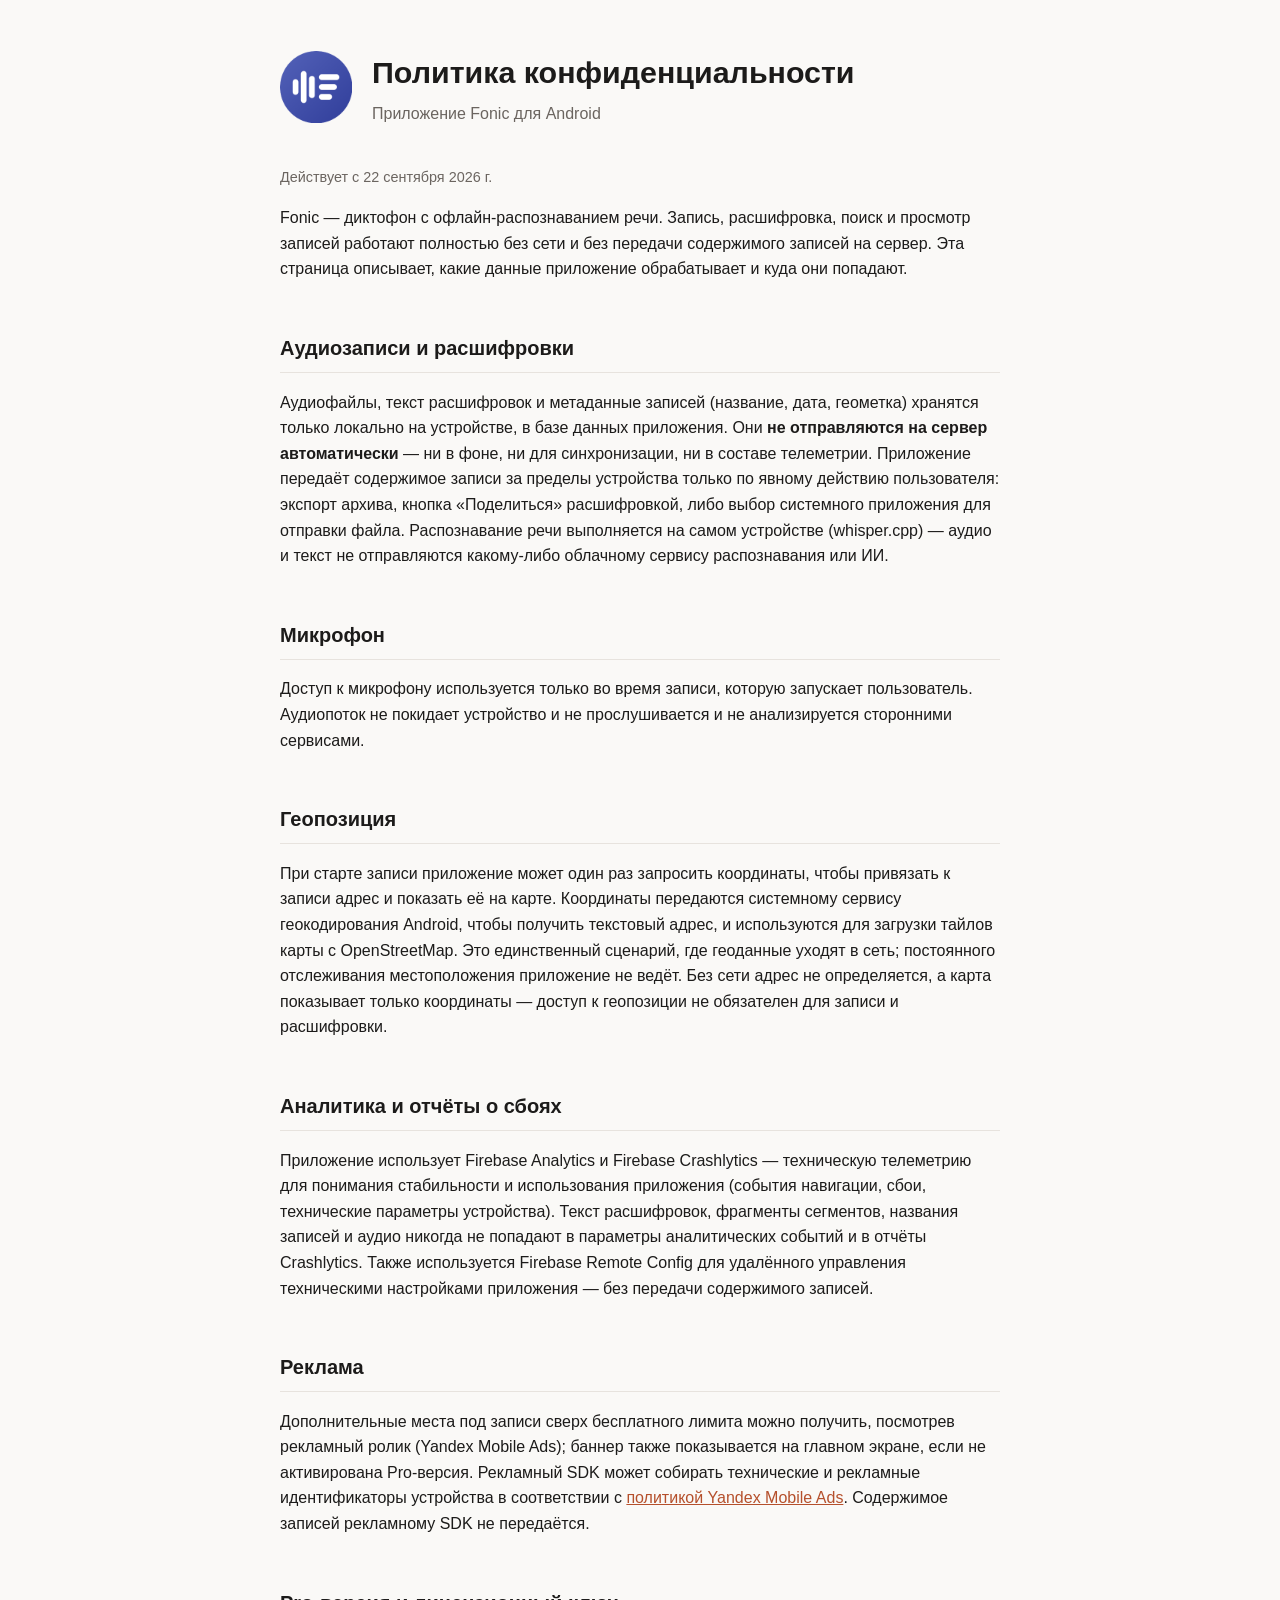
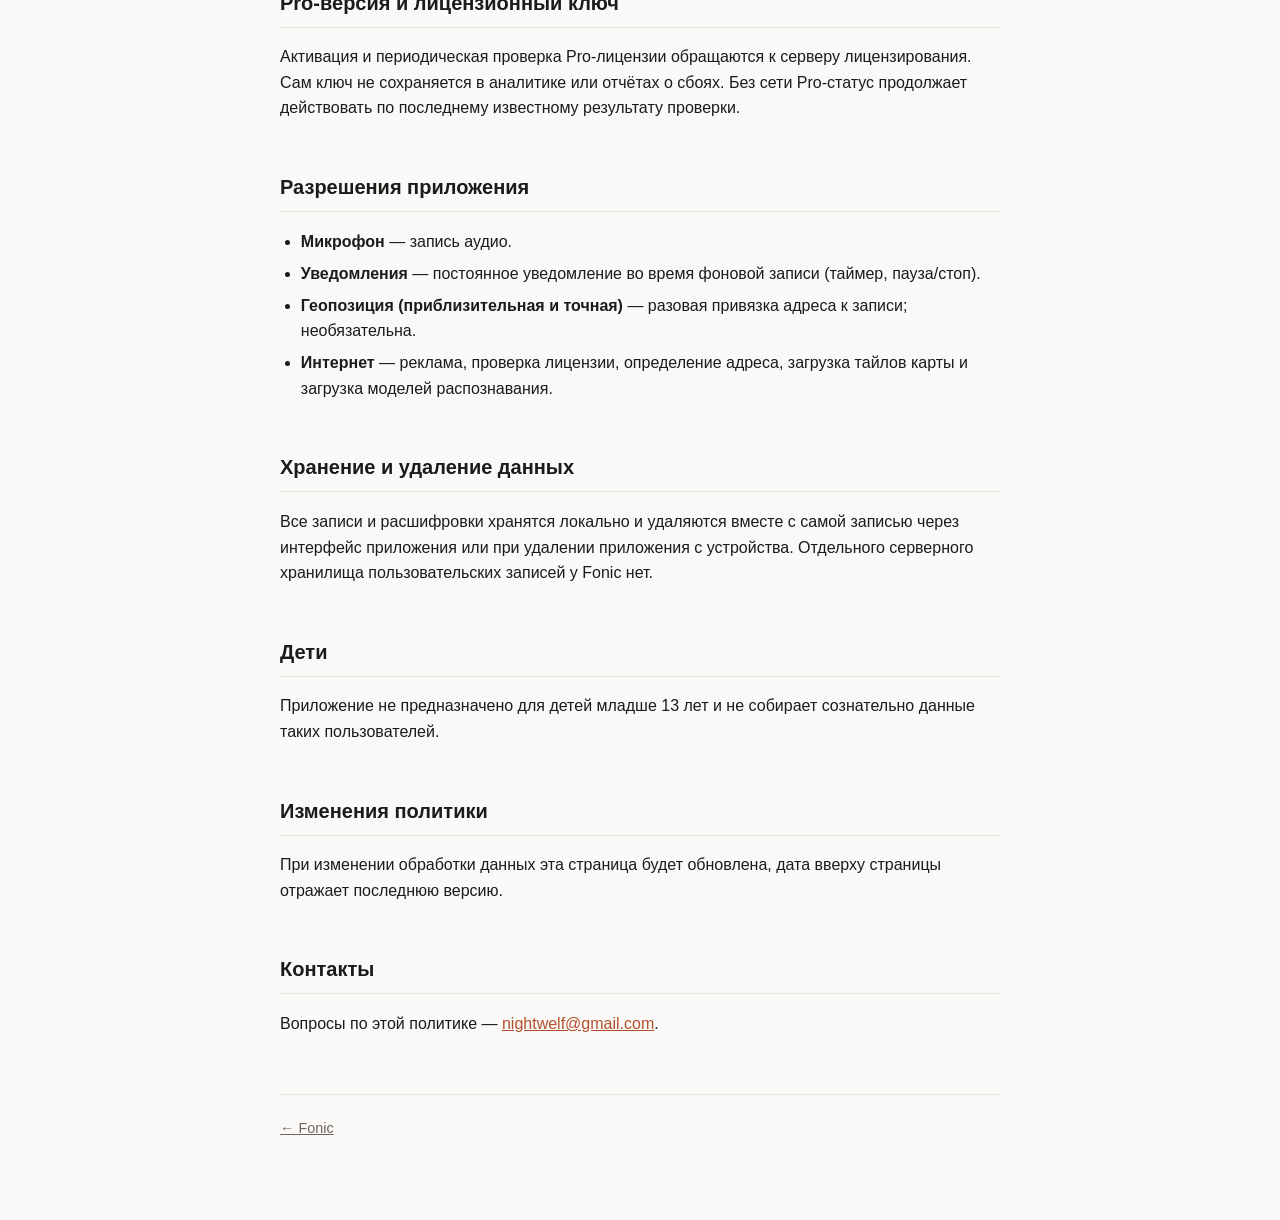
==== privacy.html @ 1643a0ec "init" ====
<!doctype html>
<html lang="ru">
<head>
<meta charset="utf-8">
<meta name="viewport" content="width=device-width, initial-scale=1">
<title>Политика конфиденциальности — Fonic</title>
<meta name="description" content="Политика конфиденциальности приложения Fonic для Android.">
<link rel="icon" href="assets/icon.png">
<link rel="stylesheet" href="style.css">
</head>
<body>
<div class="wrap">

<header class="hero">
  <img src="assets/icon.png" alt="Иконка Fonic">
  <div>
    <h1>Политика конфиденциальности</h1>
    <p>Приложение Fonic для Android</p>
  </div>
</header>

<p class="updated">Действует с 22 сентября 2026 г.</p>

<p>
  Fonic — диктофон с офлайн-распознаванием речи. Запись, расшифровка,
  поиск и просмотр записей работают полностью без сети и без передачи
  содержимого записей на сервер. Эта страница описывает, какие данные
  приложение обрабатывает и куда они попадают.
</p>

<h2>Аудиозаписи и расшифровки</h2>
<p>
  Аудиофайлы, текст расшифровок и метаданные записей (название, дата,
  геометка) хранятся только локально на устройстве, в базе данных
  приложения. Они <strong>не отправляются на сервер автоматически</strong> —
  ни в фоне, ни для синхронизации, ни в составе телеметрии. Приложение
  передаёт содержимое записи за пределы устройства только по явному
  действию пользователя: экспорт архива, кнопка «Поделиться»
  расшифровкой, либо выбор системного приложения для отправки файла.
  Распознавание речи выполняется на самом устройстве (whisper.cpp) —
  аудио и текст не отправляются какому-либо облачному сервису
  распознавания или ИИ.
</p>

<h2>Микрофон</h2>
<p>
  Доступ к микрофону используется только во время записи, которую
  запускает пользователь. Аудиопоток не покидает устройство и не
  прослушивается и не анализируется сторонними сервисами.
</p>

<h2>Геопозиция</h2>
<p>
  При старте записи приложение может один раз запросить координаты, чтобы
  привязать к записи адрес и показать её на карте. Координаты
  передаются системному сервису геокодирования Android, чтобы получить
  текстовый адрес, и используются для загрузки тайлов карты с
  OpenStreetMap. Это единственный сценарий, где геоданные уходят в сеть;
  постоянного отслеживания местоположения приложение не ведёт. Без сети
  адрес не определяется, а карта показывает только координаты —
  доступ к геопозиции не обязателен для записи и расшифровки.
</p>

<h2>Аналитика и отчёты о сбоях</h2>
<p>
  Приложение использует Firebase Analytics и Firebase Crashlytics —
  техническую телеметрию для понимания стабильности и использования
  приложения (события навигации, сбои, технические параметры
  устройства). Текст расшифровок, фрагменты сегментов, названия записей
  и аудио никогда не попадают в параметры аналитических событий и в
  отчёты Crashlytics. Также используется Firebase Remote Config для
  удалённого управления техническими настройками приложения — без
  передачи содержимого записей.
</p>

<h2>Реклама</h2>
<p>
  Дополнительные места под записи сверх бесплатного лимита можно
  получить, посмотрев рекламный ролик (Yandex Mobile Ads); баннер также
  показывается на главном экране, если не активирована Pro-версия.
  Рекламный SDK может собирать технические и рекламные идентификаторы
  устройства в соответствии с
  <a href="https://yandex.ru/legal/mobileads_sdk_agreement/" target="_blank" rel="noopener">политикой Yandex Mobile Ads</a>.
  Содержимое записей рекламному SDK не передаётся.
</p>

<h2>Pro-версия и лицензионный ключ</h2>
<p>
  Активация и периодическая проверка Pro-лицензии обращаются к серверу
  лицензирования. Сам ключ не сохраняется в аналитике или отчётах о
  сбоях. Без сети Pro-статус продолжает действовать по последнему
  известному результату проверки.
</p>

<h2>Разрешения приложения</h2>
<ul>
  <li><strong>Микрофон</strong> — запись аудио.</li>
  <li><strong>Уведомления</strong> — постоянное уведомление во время фоновой записи (таймер, пауза/стоп).</li>
  <li><strong>Геопозиция (приблизительная и точная)</strong> — разовая привязка адреса к записи; необязательна.</li>
  <li><strong>Интернет</strong> — реклама, проверка лицензии, определение адреса, загрузка тайлов карты и загрузка моделей распознавания.</li>
</ul>

<h2>Хранение и удаление данных</h2>
<p>
  Все записи и расшифровки хранятся локально и удаляются вместе с самой
  записью через интерфейс приложения или при удалении приложения с
  устройства. Отдельного серверного хранилища пользовательских записей у
  Fonic нет.
</p>

<h2>Дети</h2>
<p>
  Приложение не предназначено для детей младше 13 лет и не собирает
  сознательно данные таких пользователей.
</p>

<h2>Изменения политики</h2>
<p>
  При изменении обработки данных эта страница будет обновлена, дата
  вверху страницы отражает последнюю версию.
</p>

<h2>Контакты</h2>
<p>
  Вопросы по этой политике — <a href="mailto:nightwelf@gmail.com">nightwelf@gmail.com</a>.
</p>

<footer>
  <a href="index.html">← Fonic</a>
</footer>

</div>
</body>
</html>
---- style.css ----
:root {
  --bg: #faf9f7;
  --fg: #1c1b1a;
  --muted: #6b6560;
  --card: #ffffff;
  --border: #e7e3de;
  --accent: #b5502c;
}

@media (prefers-color-scheme: dark) {
  :root {
    --bg: #171615;
    --fg: #f1efec;
    --muted: #a49d95;
    --card: #201f1d;
    --border: #322f2c;
    --accent: #e07a4f;
  }
}

* { box-sizing: border-box; }

body {
  margin: 0;
  background: var(--bg);
  color: var(--fg);
  font-family: -apple-system, BlinkMacSystemFont, "Segoe UI", Roboto, Helvetica, Arial, sans-serif;
  line-height: 1.6;
}

.wrap {
  max-width: 760px;
  margin: 0 auto;
  padding: 48px 20px 80px;
}

header.hero {
  display: flex;
  align-items: center;
  gap: 20px;
  margin-bottom: 40px;
}

header.hero img {
  width: 72px;
  height: 72px;
  border-radius: 18px;
  flex-shrink: 0;
}

header.hero h1 {
  margin: 0 0 4px;
  font-size: 1.9rem;
}

header.hero p {
  margin: 0;
  color: var(--muted);
}

h2 {
  font-size: 1.25rem;
  margin-top: 2.5em;
  border-bottom: 1px solid var(--border);
  padding-bottom: 0.4em;
}

h3 {
  font-size: 1.05rem;
  margin-top: 1.6em;
}

a { color: var(--accent); }

ul { padding-left: 1.3em; }

li { margin-bottom: 0.4em; }

.card {
  background: var(--card);
  border: 1px solid var(--border);
  border-radius: 12px;
  padding: 20px 24px;
  margin-top: 1.5em;
}

footer {
  margin-top: 4em;
  padding-top: 1.5em;
  border-top: 1px solid var(--border);
  color: var(--muted);
  font-size: 0.9rem;
}

footer a { color: var(--muted); }

.badge {
  display: inline-block;
  font-size: 0.78rem;
  color: var(--muted);
  border: 1px solid var(--border);
  border-radius: 999px;
  padding: 2px 10px;
  margin: 0 6px 6px 0;
}

.updated {
  color: var(--muted);
  font-size: 0.9rem;
}
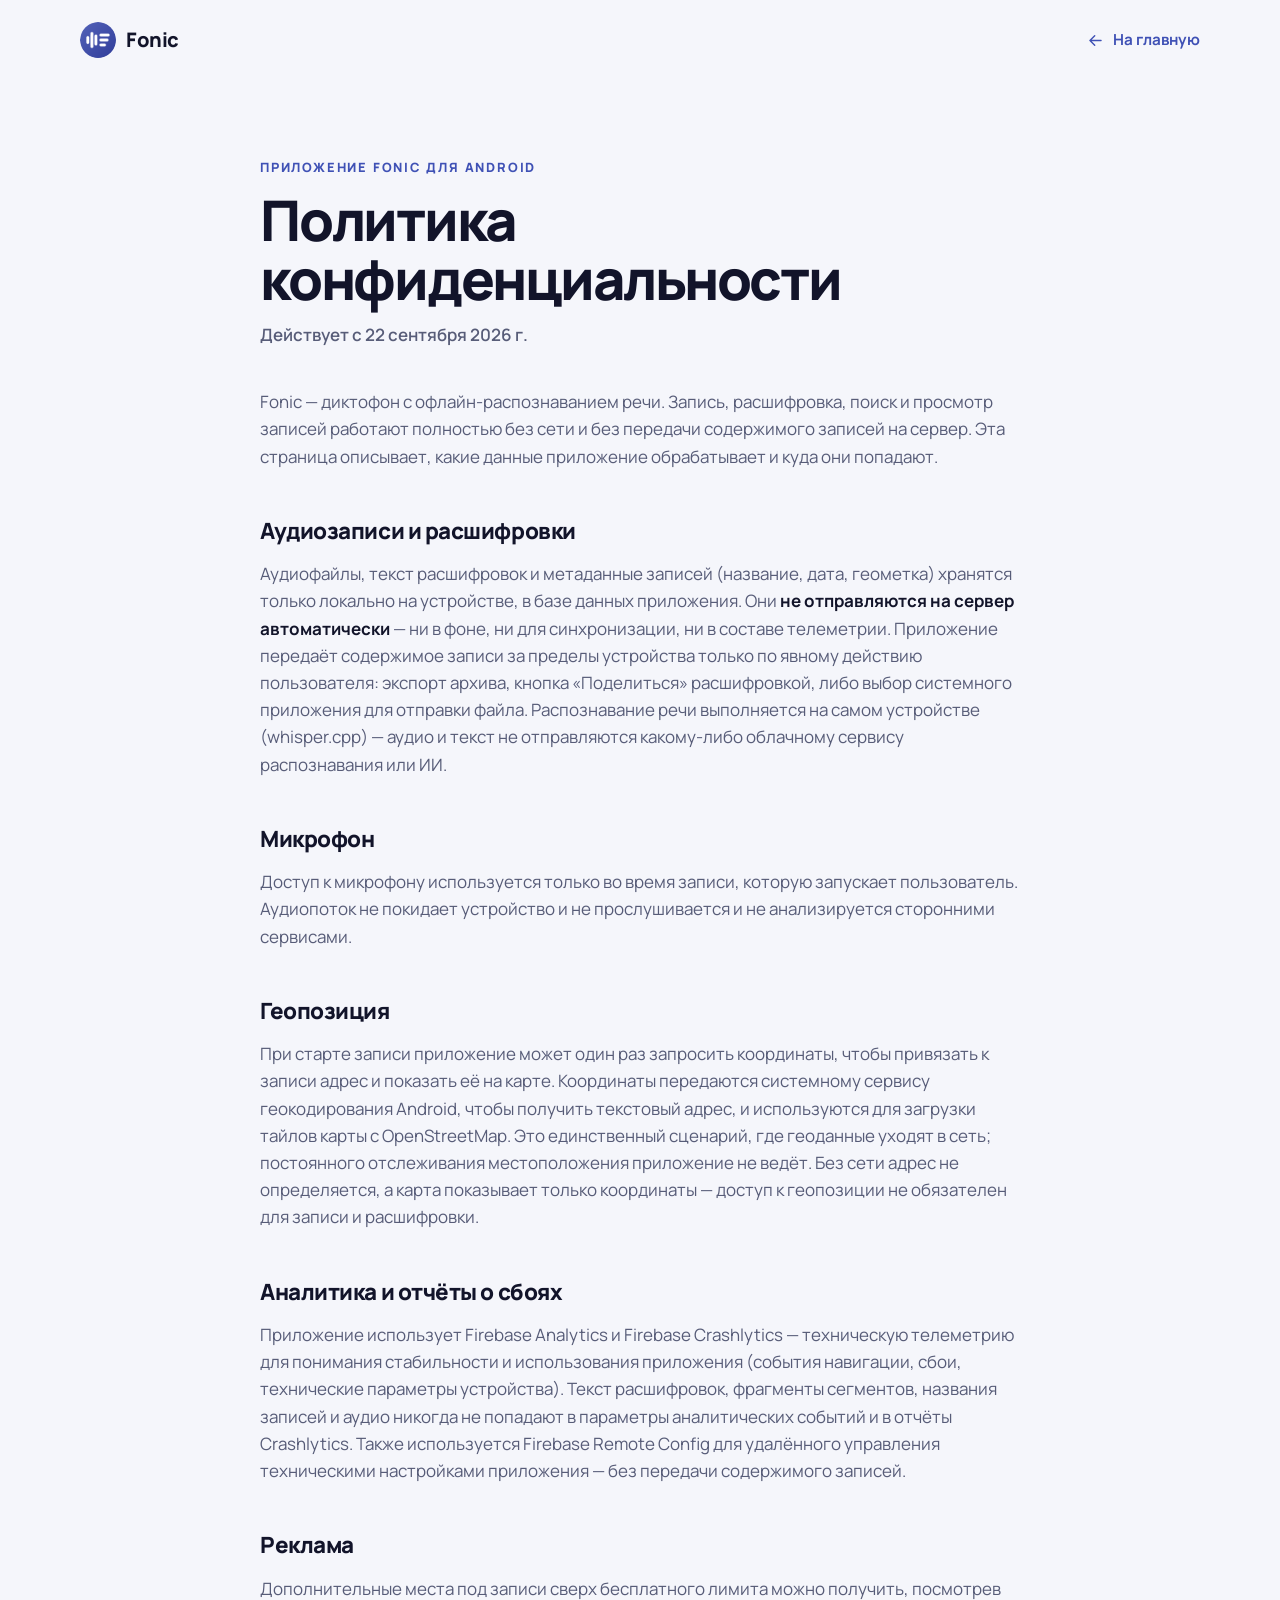
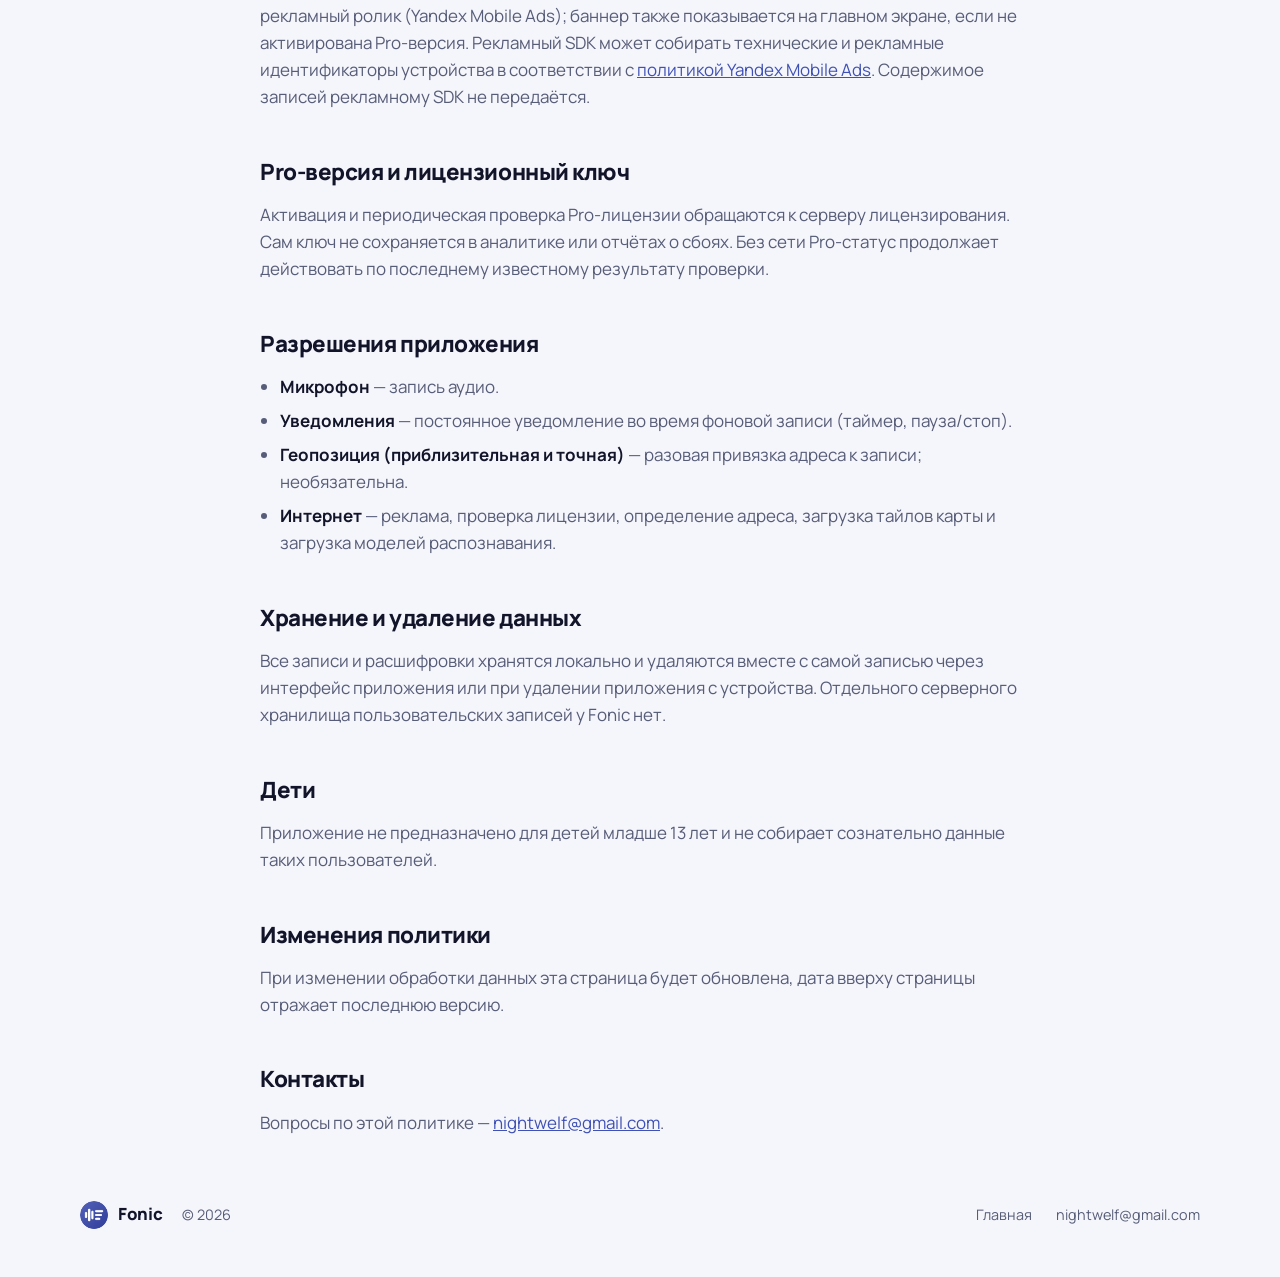
==== commit f7068553: "design update" ====
--- a/privacy.html
+++ b/privacy.html
@@ -6,19 +6,24 @@
 <title>Политика конфиденциальности — Fonic</title>
 <meta name="description" content="Политика конфиденциальности приложения Fonic для Android.">
 <link rel="icon" href="assets/icon.png">
+<meta name="theme-color" content="#3f51b5">
 <link rel="stylesheet" href="style.css">
 </head>
 <body>
-<div class="wrap">
 
-<header class="hero">
-  <img src="assets/icon.png" alt="Иконка Fonic">
-  <div>
-    <h1>Политика конфиденциальности</h1>
-    <p>Приложение Fonic для Android</p>
-  </div>
-</header>
+<svg width="0" height="0" style="position:absolute" aria-hidden="true">
+  <symbol id="i-back" viewBox="0 0 24 24"><path d="M19 12H5M11 6l-6 6 6 6"/></symbol>
+</svg>
 
+<nav class="page-nav container">
+  <a class="logo" href="index.html"><img src="assets/icon.png" alt="" width="36" height="36">Fonic</a>
+  <a class="link" href="index.html"><svg class="i"><use href="#i-back"/></svg>На главную</a>
+</nav>
+
+<main class="doc container">
+
+<span class="eyebrow">Приложение Fonic для Android</span>
+<h1>Политика конфиденциальности</h1>
 <p class="updated">Действует с 22 сентября 2026 г.</p>
 
 <p>
@@ -125,10 +130,16 @@
   Вопросы по этой политике — <a href="mailto:nightwelf@gmail.com">nightwelf@gmail.com</a>.
 </p>
 
-<footer>
-  <a href="index.html">← Fonic</a>
+</main>
+
+<footer class="footer container">
+  <a class="logo" href="index.html"><img src="assets/icon.png" alt="" width="28" height="28">Fonic</a>
+  <span>© 2026</span>
+  <nav>
+    <a href="index.html">Главная</a>
+    <a href="mailto:nightwelf@gmail.com">nightwelf@gmail.com</a>
+  </nav>
 </footer>
 
-</div>
 </body>
 </html>
--- a/style.css
+++ b/style.css
@@ -1,110 +1,693 @@
+@font-face {
+  font-family: "Manrope";
+  font-style: normal;
+  font-weight: 200 800;
+  font-display: swap;
+  src: url("assets/fonts/manrope-cyrillic.woff2") format("woff2");
+  unicode-range: U+0301, U+0400-045F, U+0490-0491, U+04B0-04B1, U+2116;
+}
+@font-face {
+  font-family: "Manrope";
+  font-style: normal;
+  font-weight: 200 800;
+  font-display: swap;
+  src: url("assets/fonts/manrope-latin.woff2") format("woff2");
+  unicode-range: U+0000-00FF, U+0131, U+0152-0153, U+02BB-02BC, U+02C6, U+02DA, U+02DC, U+0304, U+0308, U+0329, U+2000-206F, U+20AC, U+2122, U+2191, U+2193, U+2212, U+2215, U+FEFF, U+FFFD;
+}
+
 :root {
-  --bg: #faf9f7;
-  --fg: #1c1b1a;
-  --muted: #6b6560;
-  --card: #ffffff;
-  --border: #e7e3de;
-  --accent: #b5502c;
+  color-scheme: light;
+  --bg: #f5f6fb;
+  --surface: #ffffff;
+  --surface-2: #eef0fa;
+  --fg: #12142a;
+  --muted: #575c78;
+  --border: #e1e4f0;
+  --accent: #3f51b5;
+  --on-accent: #ffffff;
+  --accent-soft: rgb(63 81 181 / .1);
+  --grad: linear-gradient(135deg, #5c6bc0, #283593);
+  --grad-text: linear-gradient(135deg, #5c6bc0, #283593);
+  --shadow: 0 1px 2px rgb(18 20 42 / .04), 0 16px 40px -20px rgb(18 20 42 / .22);
+  --radius: 24px;
 }
 
 @media (prefers-color-scheme: dark) {
   :root {
-    --bg: #171615;
-    --fg: #f1efec;
-    --muted: #a49d95;
-    --card: #201f1d;
-    --border: #322f2c;
-    --accent: #e07a4f;
+    color-scheme: dark;
+    --bg: #0b0d1a;
+    --surface: #131629;
+    --surface-2: #1b1f38;
+    --fg: #eceefb;
+    --muted: #9ba1c4;
+    --border: #252a48;
+    --accent: #9fa8ff;
+    --on-accent: #0b0d1a;
+    --accent-soft: rgb(159 168 255 / .12);
+    --grad: linear-gradient(135deg, #3f4fa8, #1a237e);
+    --grad-text: linear-gradient(135deg, #c5cae9, #7986cb);
+    --shadow: 0 1px 2px rgb(0 0 0 / .3), 0 20px 48px -24px rgb(0 0 0 / .7);
   }
 }
 
 * { box-sizing: border-box; }
+
+html { scroll-behavior: smooth; }
 
 body {
   margin: 0;
   background: var(--bg);
   color: var(--fg);
-  font-family: -apple-system, BlinkMacSystemFont, "Segoe UI", Roboto, Helvetica, Arial, sans-serif;
+  font-family: "Manrope", system-ui, -apple-system, "Segoe UI", Roboto, sans-serif;
+  font-size: 17px;
   line-height: 1.6;
-}
-
-.wrap {
-  max-width: 760px;
-  margin: 0 auto;
-  padding: 48px 20px 80px;
-}
-
-header.hero {
-  display: flex;
-  align-items: center;
+  -webkit-font-smoothing: antialiased;
+}
+
+img { display: block; }
+a { color: var(--accent); }
+h1, h2, h3 { text-wrap: balance; }
+
+:focus-visible { outline: 3px solid var(--accent); outline-offset: 3px; border-radius: 6px; }
+
+.container { width: min(1120px, 100% - 32px); margin-inline: auto; }
+
+.i {
+  width: 1.25em;
+  height: 1.25em;
+  flex-shrink: 0;
+  fill: none;
+  stroke: currentColor;
+  stroke-width: 1.8;
+  stroke-linecap: round;
+  stroke-linejoin: round;
+}
+
+.grad-text {
+  background: var(--grad-text);
+  -webkit-background-clip: text;
+  background-clip: text;
+  color: transparent;
+}
+
+/* ---------- Buttons ---------- */
+
+.btn {
+  display: inline-flex;
+  align-items: center;
+  gap: 10px;
+  padding: 14px 22px;
+  border-radius: 14px;
+  font-weight: 700;
+  text-decoration: none;
+  transition: transform .2s, box-shadow .2s, background-color .2s;
+}
+.btn:hover { transform: translateY(-2px); }
+.btn-light { background: #fff; color: #1a237e; box-shadow: 0 12px 32px -12px rgb(10 14 60 / .6); }
+.btn-ghost { color: #fff; background: rgb(255 255 255 / .1); border: 1px solid rgb(255 255 255 / .25); }
+.btn-ghost:hover { background: rgb(255 255 255 / .18); }
+.btn-primary { background: var(--accent); color: var(--on-accent); box-shadow: 0 12px 32px -14px var(--accent); }
+
+/* ---------- Hero ---------- */
+
+.hero {
+  position: relative;
+  overflow: hidden;
+  color: #fff;
+  background:
+    radial-gradient(900px 500px at 0% 0%, rgb(255 255 255 / .16), transparent 60%),
+    radial-gradient(700px 500px at 100% 100%, rgb(26 35 126 / .6), transparent 70%),
+    var(--grad);
+  border-radius: 0 0 48px 48px;
+  padding-bottom: clamp(96px, 12vw, 150px);
+}
+
+.hero-bars {
+  position: absolute;
+  inset: auto 0 0;
+  height: 220px;
+  display: flex;
+  justify-content: center;
+  align-items: flex-end;
+  gap: 8px;
+  opacity: .1;
+  pointer-events: none;
+  mask-image: linear-gradient(to top, #000 30%, transparent);
+}
+.hero-bars span {
+  flex: 0 0 8px;
+  height: calc(var(--h) * 100%);
+  border-radius: 8px 8px 0 0;
+  background: #fff;
+  transform-origin: bottom;
+  animation: breathe 2.8s ease-in-out calc(var(--i) * -.17s) infinite alternate;
+}
+@keyframes breathe { from { transform: scaleY(.35); } to { transform: scaleY(1); } }
+
+.nav {
+  position: relative;
+  display: flex;
+  align-items: center;
+  justify-content: space-between;
+  padding: 22px 0;
+}
+.logo {
+  display: inline-flex;
+  align-items: center;
+  gap: 10px;
+  color: inherit;
+  font-weight: 800;
+  font-size: 1.25rem;
+  letter-spacing: -.02em;
+  text-decoration: none;
+}
+.logo img { border-radius: 50%; }
+.nav-links { display: flex; gap: 28px; }
+.nav-links a { color: rgb(255 255 255 / .78); text-decoration: none; font-weight: 600; font-size: .95rem; transition: color .2s; }
+.nav-links a:hover { color: #fff; }
+
+.hero-grid {
+  position: relative;
+  display: grid;
+  grid-template-columns: 1.1fr .9fr;
+  gap: 48px;
+  align-items: center;
+  padding-top: clamp(24px, 5vw, 64px);
+}
+
+.chip {
+  display: inline-flex;
+  align-items: center;
+  gap: 8px;
+  padding: 7px 14px;
+  border-radius: 999px;
+  background: rgb(255 255 255 / .14);
+  border: 1px solid rgb(255 255 255 / .22);
+  backdrop-filter: blur(8px);
+  font-size: .875rem;
+  font-weight: 600;
+}
+
+.hero h1 {
+  margin: 22px 0 14px;
+  font-size: clamp(4rem, 11vw, 7.5rem);
+  line-height: .9;
+  letter-spacing: -.05em;
+  font-weight: 800;
+}
+.lead {
+  margin: 0 0 18px;
+  max-width: 24ch;
+  font-size: clamp(1.35rem, 2.6vw, 1.75rem);
+  line-height: 1.25;
+  font-weight: 700;
+  letter-spacing: -.01em;
+}
+.sub { margin: 0 0 32px; max-width: 46ch; color: rgb(255 255 255 / .78); }
+.actions { display: flex; flex-wrap: wrap; gap: 12px; }
+.meta { margin: 22px 0 0; color: rgb(255 255 255 / .6); font-size: .9rem; font-weight: 600; }
+
+/* ---------- Phone mockup ---------- */
+
+.phone-wrap { position: relative; justify-self: center; perspective: 1400px; }
+
+.phone {
+  width: 310px;
+  aspect-ratio: 9 / 19;
+  padding: 10px;
+  border-radius: 48px;
+  background: #0d0f1f;
+  box-shadow:
+    inset 0 0 0 1.5px rgb(255 255 255 / .16),
+    0 50px 100px -30px rgb(8 10 40 / .8),
+    0 30px 60px -30px rgb(0 0 0 / .5);
+  transform: rotateY(-10deg) rotateX(4deg);
+}
+
+.screen {
+  --p-primary: #4a58a6;
+  --p-container: #dfe1ff;
+  --p-on-container: #16206b;
+  --p-muted: #6c6f80;
+  position: relative;
+  height: 100%;
+  display: flex;
+  flex-direction: column;
+  overflow: hidden;
+  border-radius: 38px;
+  background: #fbf8ff;
+  color: #1b1b21;
+  font-size: 13px;
+  line-height: 1.4;
+}
+.screen::before {
+  content: "";
+  position: absolute;
+  top: 12px;
+  left: 50%;
+  width: 11px;
+  height: 11px;
+  margin-left: -5.5px;
+  border-radius: 50%;
+  background: #0d0f1f;
+}
+.screen .i { width: 16px; height: 16px; }
+
+.p-status { display: flex; justify-content: space-between; padding: 10px 24px 4px; font-size: 12px; font-weight: 700; }
+.p-status span { display: flex; align-items: center; gap: 4px; }
+.p-status .i { width: 14px; height: 14px; }
+
+.p-bar { display: flex; align-items: center; gap: 12px; padding: 12px 18px 8px; }
+.p-bar b { display: block; font-size: 16px; }
+.p-bar small { color: var(--p-muted); font-size: 11px; }
+
+.p-wave { display: flex; align-items: center; gap: 2px; height: 64px; margin: 8px 18px 4px; }
+.p-wave span {
+  flex: 1;
+  height: calc(var(--h) * 100%);
+  border-radius: 2px;
+  background: #c9cbe0;
+  transition: background-color .2s;
+}
+.p-wave span.on { background: var(--p-primary); }
+
+.p-player { display: flex; align-items: center; justify-content: space-between; padding: 6px 22px 10px; }
+.p-time { width: 44px; font-size: 12px; font-weight: 700; font-variant-numeric: tabular-nums; color: var(--p-muted); }
+.p-play {
+  display: grid;
+  place-items: center;
+  width: 46px;
+  height: 46px;
+  border-radius: 16px;
+  background: var(--p-primary);
+  color: #fff;
+}
+.p-play .i { width: 20px; height: 20px; }
+.p-speed { width: 44px; padding: 4px 0; border-radius: 8px; background: var(--p-container); color: var(--p-on-container); text-align: center; font-size: 11px; font-weight: 800; }
+
+.p-segs { list-style: none; margin: 0; padding: 4px 10px 16px; display: grid; gap: 2px; }
+.p-segs li {
+  display: grid;
+  grid-template-columns: 38px 1fr;
+  padding: 8px 10px;
+  border-radius: 14px;
+  transition: background-color .35s, color .35s;
+}
+.p-segs time { padding-top: 1px; color: var(--p-primary); font-size: 11px; font-weight: 700; font-variant-numeric: tabular-nums; }
+.p-segs li.active { background: var(--p-container); color: var(--p-on-container); font-weight: 600; }
+
+.float {
+  position: absolute;
+  display: flex;
+  align-items: center;
+  gap: 8px;
+  padding: 10px 14px;
+  border-radius: 16px;
+  background: rgb(20 26 80 / .6);
+  border: 1px solid rgb(255 255 255 / .22);
+  backdrop-filter: blur(14px);
+  box-shadow: 0 16px 40px -16px rgb(8 10 40 / .6);
+  font-size: .85rem;
+  font-weight: 700;
+  white-space: nowrap;
+  animation: float 5s ease-in-out infinite alternate;
+}
+.float-a { top: 17%; left: -96px; }
+.float-b { bottom: 12%; right: -72px; animation-delay: -2.5s; }
+@keyframes float { to { transform: translateY(-12px); } }
+
+/* ---------- Sections ---------- */
+
+.section { padding-block: clamp(72px, 10vw, 128px) 0; }
+
+.section-head { max-width: 720px; margin-bottom: 48px; }
+.section-head p { margin: 0; color: var(--muted); font-size: 1.125rem; }
+
+.eyebrow {
+  display: inline-block;
+  margin-bottom: 14px;
+  color: var(--accent);
+  font-size: .8rem;
+  font-weight: 800;
+  letter-spacing: .14em;
+  text-transform: uppercase;
+}
+
+h2 {
+  margin: 0 0 16px;
+  font-size: clamp(2rem, 4.6vw, 3.25rem);
+  line-height: 1.08;
+  letter-spacing: -.035em;
+  font-weight: 800;
+}
+
+h3 { margin: 0 0 10px; font-size: 1.25rem; line-height: 1.3; letter-spacing: -.015em; }
+
+/* ---------- Stats ---------- */
+
+.stats {
+  position: relative;
+  margin-top: -64px;
+  display: grid;
+  grid-template-columns: repeat(3, 1fr);
   gap: 20px;
-  margin-bottom: 40px;
-}
-
-header.hero img {
-  width: 72px;
-  height: 72px;
-  border-radius: 18px;
+}
+.stat {
+  display: flex;
+  align-items: center;
+  gap: 18px;
+  padding: 24px 26px;
+  border-radius: var(--radius);
+  background: var(--surface);
+  border: 1px solid var(--border);
+  box-shadow: var(--shadow);
+}
+.stat b { font-size: 2.5rem; line-height: 1; font-weight: 800; letter-spacing: -.04em; }
+.stat b .i { width: 40px; height: 40px; color: var(--accent); }
+.stat span { color: var(--muted); font-size: .95rem; line-height: 1.45; }
+
+/* ---------- Cards ---------- */
+
+.card {
+  position: relative;
+  overflow: hidden;
+  padding: 30px;
+  border-radius: var(--radius);
+  background: var(--surface);
+  border: 1px solid var(--border);
+  box-shadow: var(--shadow);
+}
+.card::before {
+  content: "";
+  position: absolute;
+  inset: 0;
+  background: radial-gradient(420px circle at var(--mx, 50%) var(--my, 0), var(--accent-soft), transparent 65%);
+  opacity: 0;
+  transition: opacity .3s;
+  pointer-events: none;
+}
+.card:hover::before { opacity: 1; }
+.card > * { position: relative; }
+.card p { margin: 0; color: var(--muted); }
+
+.icon {
+  display: grid;
+  place-items: center;
+  width: 48px;
+  height: 48px;
+  margin-bottom: 20px;
+  border-radius: 14px;
+  background: var(--accent-soft);
+  color: var(--accent);
+}
+.icon .i { width: 24px; height: 24px; }
+
+.note { display: flex; gap: 10px; margin-top: 16px !important; padding-top: 16px; border-top: 1px dashed var(--border); font-size: .95rem; }
+.note .i { margin-top: 2px; color: var(--accent); }
+
+.ticks { list-style: none; margin: 0; padding: 0; display: grid; gap: 10px; color: var(--muted); }
+.ticks li { position: relative; padding-left: 28px; }
+.ticks li::before {
+  content: "";
+  position: absolute;
+  left: 3px;
+  top: .5em;
+  width: 11px;
+  height: 6px;
+  border-left: 2.2px solid var(--accent);
+  border-bottom: 2.2px solid var(--accent);
+  transform: rotate(-45deg);
+}
+
+.bento { display: grid; grid-template-columns: repeat(3, 1fr); gap: 20px; }
+.bento .wide {
+  grid-column: span 2;
+  display: grid;
+  grid-template-columns: 1.2fr 1fr;
+  gap: 32px;
+  align-items: center;
+}
+
+/* Notification mock */
+.notif {
+  padding: 16px 18px;
+  border-radius: 22px;
+  background: var(--surface-2);
+  border: 1px solid var(--border);
+  font-size: .9rem;
+}
+.notif-top { display: flex; align-items: center; gap: 8px; color: var(--muted); font-size: .8rem; font-weight: 600; }
+.notif-top img { width: 18px; height: 18px; border-radius: 50%; }
+.notif-body { display: flex; justify-content: space-between; align-items: center; margin: 10px 0 14px; }
+.notif-body b { font-size: 1rem; }
+.rec { display: inline-flex; align-items: center; gap: 8px; font-weight: 700; font-variant-numeric: tabular-nums; }
+.rec i { width: 9px; height: 9px; border-radius: 50%; background: #e53935; animation: blink 1.2s ease-in-out infinite; }
+@keyframes blink { 50% { opacity: .25; } }
+.notif-actions { display: flex; gap: 8px; }
+.notif-actions span { padding: 6px 14px; border-radius: 999px; background: var(--accent-soft); color: var(--accent); font-weight: 700; font-size: .85rem; }
+
+/* Search mock */
+.search-mock { display: grid; gap: 10px; }
+.search-field {
+  display: flex;
+  align-items: center;
+  gap: 10px;
+  padding: 12px 16px;
+  border-radius: 999px;
+  background: var(--surface-2);
+  border: 1px solid var(--border);
+  font-weight: 600;
+}
+.search-field .i { color: var(--muted); }
+.caret { width: 2px; height: 1.2em; margin-left: -8px; background: var(--accent); animation: blink 1s steps(1) infinite; }
+.result {
+  display: grid;
+  grid-template-columns: 1fr auto;
+  gap: 2px 12px;
+  padding: 12px 16px;
+  border-radius: 16px;
+  border: 1px solid var(--border);
+  font-size: .9rem;
+}
+.result span { grid-column: 1 / -1; grid-row: 2; color: var(--muted); }
+.result time { color: var(--muted); font-size: .8rem; }
+mark { border-radius: 3px; background: var(--accent-soft); color: var(--accent); font-weight: 700; }
+
+/* ---------- Steps ---------- */
+
+.steps { list-style: none; margin: 0 0 20px; padding: 0; display: grid; grid-template-columns: repeat(3, 1fr); gap: 20px; counter-reset: step; }
+.step { padding: 30px; border-radius: var(--radius); border: 1px solid var(--border); background: var(--surface); }
+.step::before {
+  counter-increment: step;
+  content: "0" counter(step);
+  display: block;
+  margin-bottom: 18px;
+  font-size: 3.25rem;
+  font-weight: 800;
+  line-height: 1;
+  letter-spacing: -.04em;
+  background: var(--grad-text);
+  -webkit-background-clip: text;
+  background-clip: text;
+  color: transparent;
+}
+.step p { margin: 0; color: var(--muted); }
+
+.models { display: grid; grid-template-columns: 1fr 1.3fr; gap: 40px; align-items: center; }
+.scale ol {
+  position: relative;
+  list-style: none;
+  margin: 0;
+  padding: 0;
+  display: flex;
+  justify-content: space-between;
+  align-items: flex-start;
+  gap: 8px;
+}
+.scale ol::before {
+  content: "";
+  position: absolute;
+  left: 4%;
+  right: 4%;
+  top: 17px;
+  height: 3px;
+  border-radius: 3px;
+  background: linear-gradient(90deg, var(--border), var(--accent));
+}
+.scale li {
+  position: relative;
+  display: flex;
+  flex-direction: column;
+  align-items: center;
+  gap: 4px;
+  padding: 6px 12px;
+  border-radius: 999px;
+  background: var(--surface-2);
+  border: 1px solid var(--border);
+  font-size: .85rem;
+  font-weight: 700;
+  font-family: ui-monospace, "JetBrains Mono", "Cascadia Code", monospace;
+  white-space: nowrap;
+}
+.scale li.default { background: var(--accent); border-color: var(--accent); color: var(--on-accent); }
+.scale small { position: absolute; top: calc(100% + 8px); color: var(--accent); font-family: "Manrope", sans-serif; font-size: .75rem; font-weight: 700; }
+.scale-ends { display: flex; justify-content: space-between; margin-top: 44px; color: var(--muted); font-size: .85rem; font-weight: 600; }
+
+/* ---------- Pricing ---------- */
+
+.plans { display: grid; grid-template-columns: repeat(2, 1fr); gap: 20px; }
+.plan { display: flex; flex-direction: column; padding: 36px; }
+.plan h3 { color: var(--muted); font-size: 1rem; font-weight: 700; text-transform: uppercase; letter-spacing: .1em; }
+.price { margin: 0 0 24px !important; color: var(--fg) !important; font-size: 2.5rem; font-weight: 800; letter-spacing: -.04em; line-height: 1.1; }
+.plan .ticks { margin-bottom: 32px; }
+.plan .btn { margin-top: auto; align-self: flex-start; }
+
+.plan-pro { color: #fff; border: 0; background: radial-gradient(500px 300px at 100% 0%, rgb(255 255 255 / .18), transparent 60%), var(--grad); }
+.plan-pro h3, .plan-pro .ticks { color: rgb(255 255 255 / .8); }
+.plan-pro .price { color: #fff !important; }
+.plan-pro .ticks li::before { border-color: #fff; }
+.plan-pro::before { display: none; }
+
+/* ---------- Privacy ---------- */
+
+.privacy {
+  padding: clamp(32px, 6vw, 64px);
+  border-radius: 36px;
+  background: var(--surface);
+  border: 1px solid var(--border);
+  box-shadow: var(--shadow);
+}
+.privacy-grid { display: grid; grid-template-columns: repeat(2, 1fr); gap: 28px 40px; margin-bottom: 36px; }
+.privacy-grid div { display: flex; gap: 16px; }
+.privacy-grid .i { width: 28px; height: 28px; color: var(--accent); }
+.privacy-grid p { margin: 0; color: var(--muted); }
+.privacy-grid b { color: var(--fg); }
+.link { display: inline-flex; align-items: center; gap: 8px; font-weight: 700; text-decoration: none; }
+.link .i { transition: transform .2s; }
+.link:hover .i { transform: translateX(4px); }
+
+/* ---------- FAQ ---------- */
+
+.faq { max-width: 820px; }
+details { border-bottom: 1px solid var(--border); }
+summary {
+  display: flex;
+  justify-content: space-between;
+  align-items: center;
+  gap: 16px;
+  padding: 22px 0;
+  cursor: pointer;
+  list-style: none;
+  font-size: 1.15rem;
+  font-weight: 700;
+}
+summary::-webkit-details-marker { display: none; }
+summary::after {
+  content: "+";
   flex-shrink: 0;
-}
-
-header.hero h1 {
-  margin: 0 0 4px;
-  font-size: 1.9rem;
-}
-
-header.hero p {
-  margin: 0;
+  display: grid;
+  place-items: center;
+  width: 32px;
+  height: 32px;
+  border-radius: 50%;
+  background: var(--accent-soft);
+  color: var(--accent);
+  font-size: 1.3rem;
+  font-weight: 600;
+  transition: transform .25s;
+}
+details[open] summary::after { transform: rotate(45deg); }
+details p { margin: -6px 0 24px; max-width: 68ch; color: var(--muted); }
+
+/* ---------- CTA & footer ---------- */
+
+.cta {
+  margin-top: clamp(72px, 10vw, 128px);
+  padding: clamp(48px, 8vw, 88px) 24px;
+  border-radius: 40px;
+  text-align: center;
+  color: #fff;
+  background:
+    radial-gradient(600px 300px at 50% 0%, rgb(255 255 255 / .2), transparent 70%),
+    var(--grad);
+}
+.cta img { margin: 0 auto 24px; border-radius: 50%; box-shadow: 0 0 0 8px rgb(255 255 255 / .14), 0 16px 40px -12px rgb(8 10 40 / .6); }
+.cta h2 { margin-bottom: 8px; }
+.cta p { margin: 0 0 32px; color: rgb(255 255 255 / .75); font-size: 1.125rem; }
+
+.footer {
+  display: flex;
+  flex-wrap: wrap;
+  align-items: center;
+  gap: 12px 20px;
+  padding: 48px 0;
   color: var(--muted);
-}
-
-h2 {
-  font-size: 1.25rem;
-  margin-top: 2.5em;
-  border-bottom: 1px solid var(--border);
-  padding-bottom: 0.4em;
-}
-
-h3 {
-  font-size: 1.05rem;
-  margin-top: 1.6em;
-}
-
-a { color: var(--accent); }
-
-ul { padding-left: 1.3em; }
-
-li { margin-bottom: 0.4em; }
-
-.card {
-  background: var(--card);
-  border: 1px solid var(--border);
-  border-radius: 12px;
-  padding: 20px 24px;
-  margin-top: 1.5em;
-}
-
-footer {
-  margin-top: 4em;
-  padding-top: 1.5em;
-  border-top: 1px solid var(--border);
-  color: var(--muted);
-  font-size: 0.9rem;
-}
-
-footer a { color: var(--muted); }
-
-.badge {
-  display: inline-block;
-  font-size: 0.78rem;
-  color: var(--muted);
-  border: 1px solid var(--border);
-  border-radius: 999px;
-  padding: 2px 10px;
-  margin: 0 6px 6px 0;
-}
-
-.updated {
-  color: var(--muted);
-  font-size: 0.9rem;
-}
+  font-size: .9rem;
+}
+.footer .logo { color: var(--fg); font-size: 1.05rem; }
+.footer nav { display: flex; flex-wrap: wrap; gap: 8px 24px; margin-left: auto; }
+.footer nav a { color: var(--muted); text-decoration: none; }
+.footer nav a:hover { color: var(--accent); }
+
+/* ---------- Privacy page ---------- */
+
+.page-nav { display: flex; align-items: center; justify-content: space-between; padding: 22px 0; }
+.page-nav .logo { color: var(--fg); }
+.page-nav .link { font-size: .95rem; }
+
+.doc { max-width: 760px; padding-block: clamp(32px, 6vw, 72px) 0; }
+.doc h1 { margin: 0 0 12px; font-size: clamp(2.25rem, 5.5vw, 3.5rem); line-height: 1.05; letter-spacing: -.04em; font-weight: 800; }
+.doc .updated { margin: 0 0 40px; color: var(--muted); font-weight: 600; }
+.doc h2 { margin-top: 2.2em; font-size: 1.4rem; letter-spacing: -.02em; }
+.doc p, .doc li { color: var(--muted); }
+.doc strong { color: var(--fg); }
+.doc ul { padding-left: 1.2em; }
+.doc li { margin-bottom: .4em; }
+
+/* ---------- Reveal on scroll ---------- */
+
+.js .reveal { opacity: 0; transform: translateY(28px); }
+.js .reveal.in {
+  opacity: 1;
+  transform: none;
+  transition: opacity .8s cubic-bezier(.2, .7, .2, 1), transform .8s cubic-bezier(.2, .7, .2, 1);
+  transition-delay: calc(var(--d, 0) * 90ms);
+}
+
+/* ---------- Responsive ---------- */
+
+@media (max-width: 960px) {
+  .hero-grid { grid-template-columns: 1fr; gap: 64px; }
+  .phone { transform: none; }
+  .bento { grid-template-columns: repeat(2, 1fr); }
+  .models { grid-template-columns: 1fr; gap: 28px; }
+  .stats { grid-template-columns: 1fr; }
+}
+
+@media (max-width: 720px) {
+  body { font-size: 16px; }
+  .nav-links { display: none; }
+  .hero { border-radius: 0 0 32px 32px; }
+  .bento, .steps, .plans, .privacy-grid { grid-template-columns: 1fr; }
+  .bento .wide { grid-column: auto; grid-template-columns: 1fr; gap: 24px; }
+  .card, .step, .plan { padding: 24px; }
+  .float-a { left: -12px; }
+  .float-b { right: -12px; }
+  .scale ol { flex-wrap: wrap; justify-content: flex-start; gap: 10px; }
+  .scale ol::before, .scale small { display: none; }
+  .scale li.default::after { content: " · по умолчанию"; font-family: "Manrope", sans-serif; }
+  .scale li { flex-direction: row; }
+  .scale-ends { display: none; }
+  .footer nav { margin-left: 0; }
+}
+
+@media (max-width: 380px) {
+  .phone { width: 280px; }
+  .float { font-size: .78rem; }
+}
+
+@media (prefers-reduced-motion: reduce) {
+  html { scroll-behavior: auto; }
+  *, *::before, *::after { animation: none !important; transition: none !important; }
+  .js .reveal { opacity: 1; transform: none; }
+}
